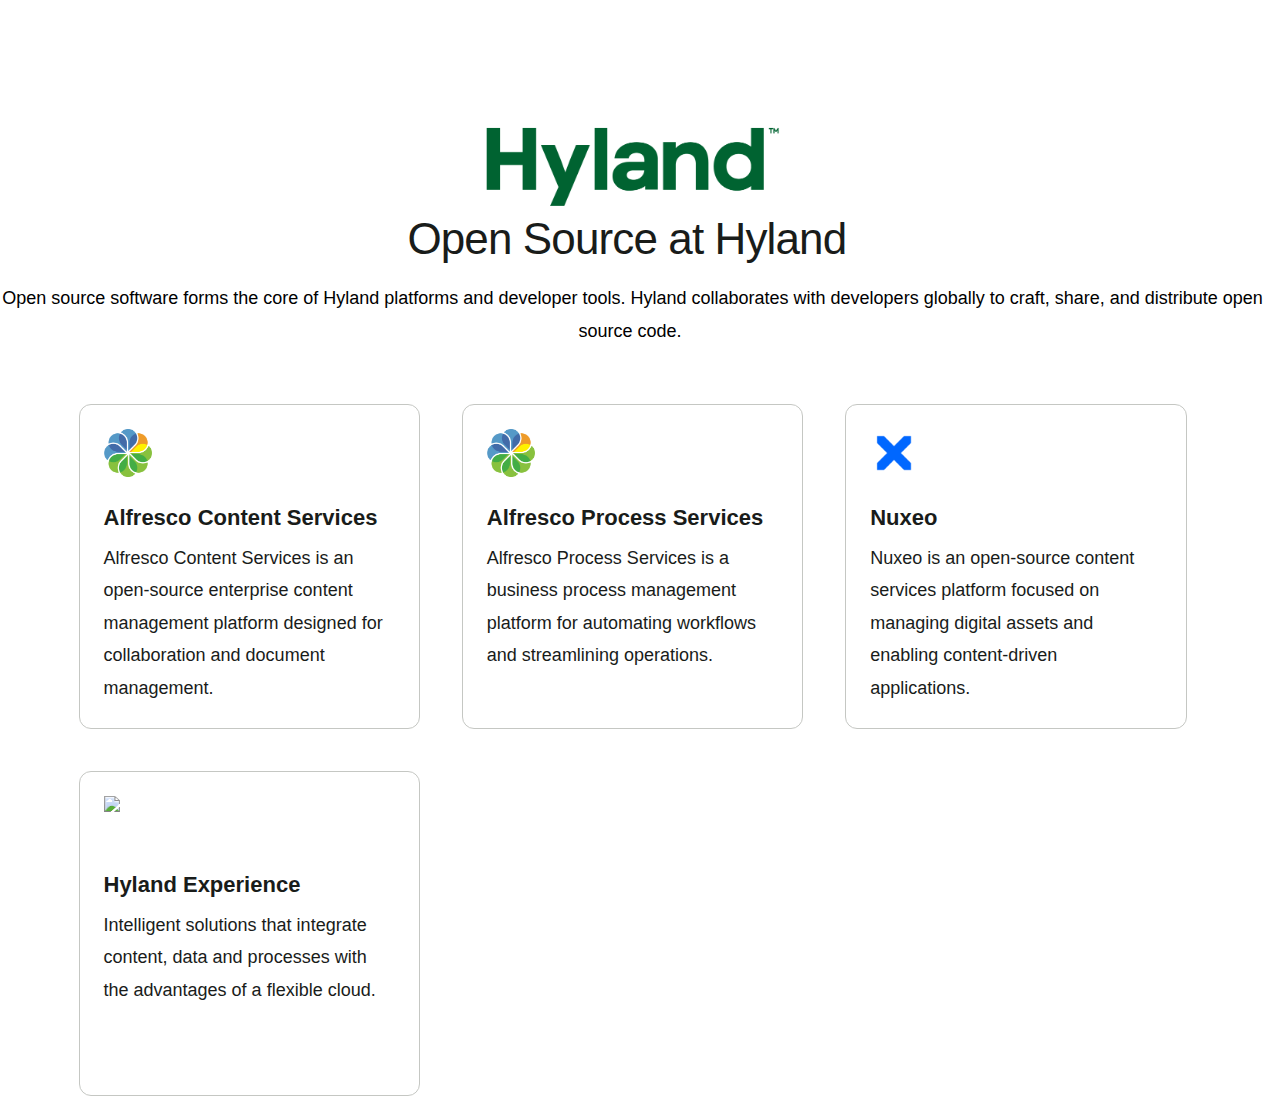
==== index.html @ d79bcd29 "initial commit" ====
<!DOCTYPE html>
<html lang="en">

<head>
  <meta charset="UTF-8" />
  <meta name="viewport" content="width=device-width, initial-scale=1.0" />
  <title>Hyland Open Source</title>
  <link rel="stylesheet" href="style.css">
</head>

<body>
  <div>
    <center>
    <img src="img/hyland-logo.png" width="300px" />
    <h3 class="MLC02-default-header__title">Open Source at Hyland&nbsp;</h3>
    <div class="ATM02-rich-text">
        <p>Open source software forms the core of Hyland platforms and developer tools. Hyland collaborates with developers globally to craft, share, and distribute open source code.&nbsp;</p>
    </div>
    </center>
  </div>
  <main role="main" id="mainContent">
  <div class="container B4-content-tiles__container">
  <div class="B4-content-tiles__tiles">
    <section class="module vanilla-module MLC05-content-tile-item p-0 class=" data-component="molecules/MLC05-content-tile-item">    
    <div class="MLC05-content-tile-item__wrapper">
        <div class="MLC05-content-tile-item__tile">            
              <a class="MLC05-content-tile-item__tile-link cta-tile" href="alfresco-content-services.html">
              <div class="MLC05-content-tile-item__icon-container">
                <img loading="lazy" src="img/alfresco-logo.png">
              </div>
              <div class="MLC05-content-tile-item__content">
               <div class="vanilla-module rich-text  ATM02-rich-text">
                  <h4>Alfresco Content Services</h4>
                  <p>Alfresco Content Services is an open-source enterprise content management platform designed for collaboration and document management.&nbsp;</p>
                 </div>
              </div>
            </a>
        </div>
    </div>
    </section>
    <section class="module vanilla-module MLC05-content-tile-item p-0 class=" data-component="molecules/MLC05-content-tile-item">    
    <div class="MLC05-content-tile-item__wrapper">
        <div class="MLC05-content-tile-item__tile">            
              <a class="MLC05-content-tile-item__tile-link cta-tile" href="alfresco-process-service.html">
              <div class="MLC05-content-tile-item__icon-container">
                <img loading="lazy" src="img/alfresco-logo.png">
              </div>
              <div class="MLC05-content-tile-item__content">
               <div class="vanilla-module rich-text  ATM02-rich-text">
                  <h4>Alfresco Process Services</h4>
                  <p>Alfresco Process Services is a business process management platform for automating workflows and streamlining operations.&nbsp;</p>
                 </div>
              </div>
            </a>
        </div>
    </div>
    </section>
    <section class="module vanilla-module MLC05-content-tile-item p-0 class=" data-component="molecules/MLC05-content-tile-item">    
    <div class="MLC05-content-tile-item__wrapper">
        <div class="MLC05-content-tile-item__tile">
              <a class="MLC05-content-tile-item__tile-link cta-tile" href="nuxeo.html">
              <div class="MLC05-content-tile-item__icon-container">
                <img loading="lazy" src="img/nuxeo-logo.png">
              </div>
              <div class="MLC05-content-tile-item__content">
               <div class="vanilla-module rich-text  ATM02-rich-text">
                  <h4>Nuxeo</h4>
                  <p>Nuxeo is an open-source content services platform focused on managing digital assets and enabling content-driven applications.&nbsp;</p>
                 </div>
              </div>
            </a>
        </div>
    </div>
    </section>
    <section class="module vanilla-module MLC05-content-tile-item p-0 class=" data-component="molecules/MLC05-content-tile-item">    
    <div class="MLC05-content-tile-item__wrapper">
        <div class="MLC05-content-tile-item__tile">
              <a class="MLC05-content-tile-item__tile-link cta-tile" href="hyland-experience.html">
              <div class="MLC05-content-tile-item__icon-container">
                <img loading="lazy" src="https://www.hyland.com/-/media/Project/Hyland/HylandV2DotCom/images/resources/heroicons/green/squares-2x2.svg">
              </div>
              <div class="MLC05-content-tile-item__content">
               <div class="vanilla-module rich-text  ATM02-rich-text">
                  <h4>Hyland Experience</h4>
                  <p>Intelligent solutions that integrate content, data and processes with the advantages of a flexible cloud.&nbsp;</p>
                 </div>
              </div>
            </a>
        </div>
    </div>
    </section>
    </div>
  </div>
</main>

</body>

</html>
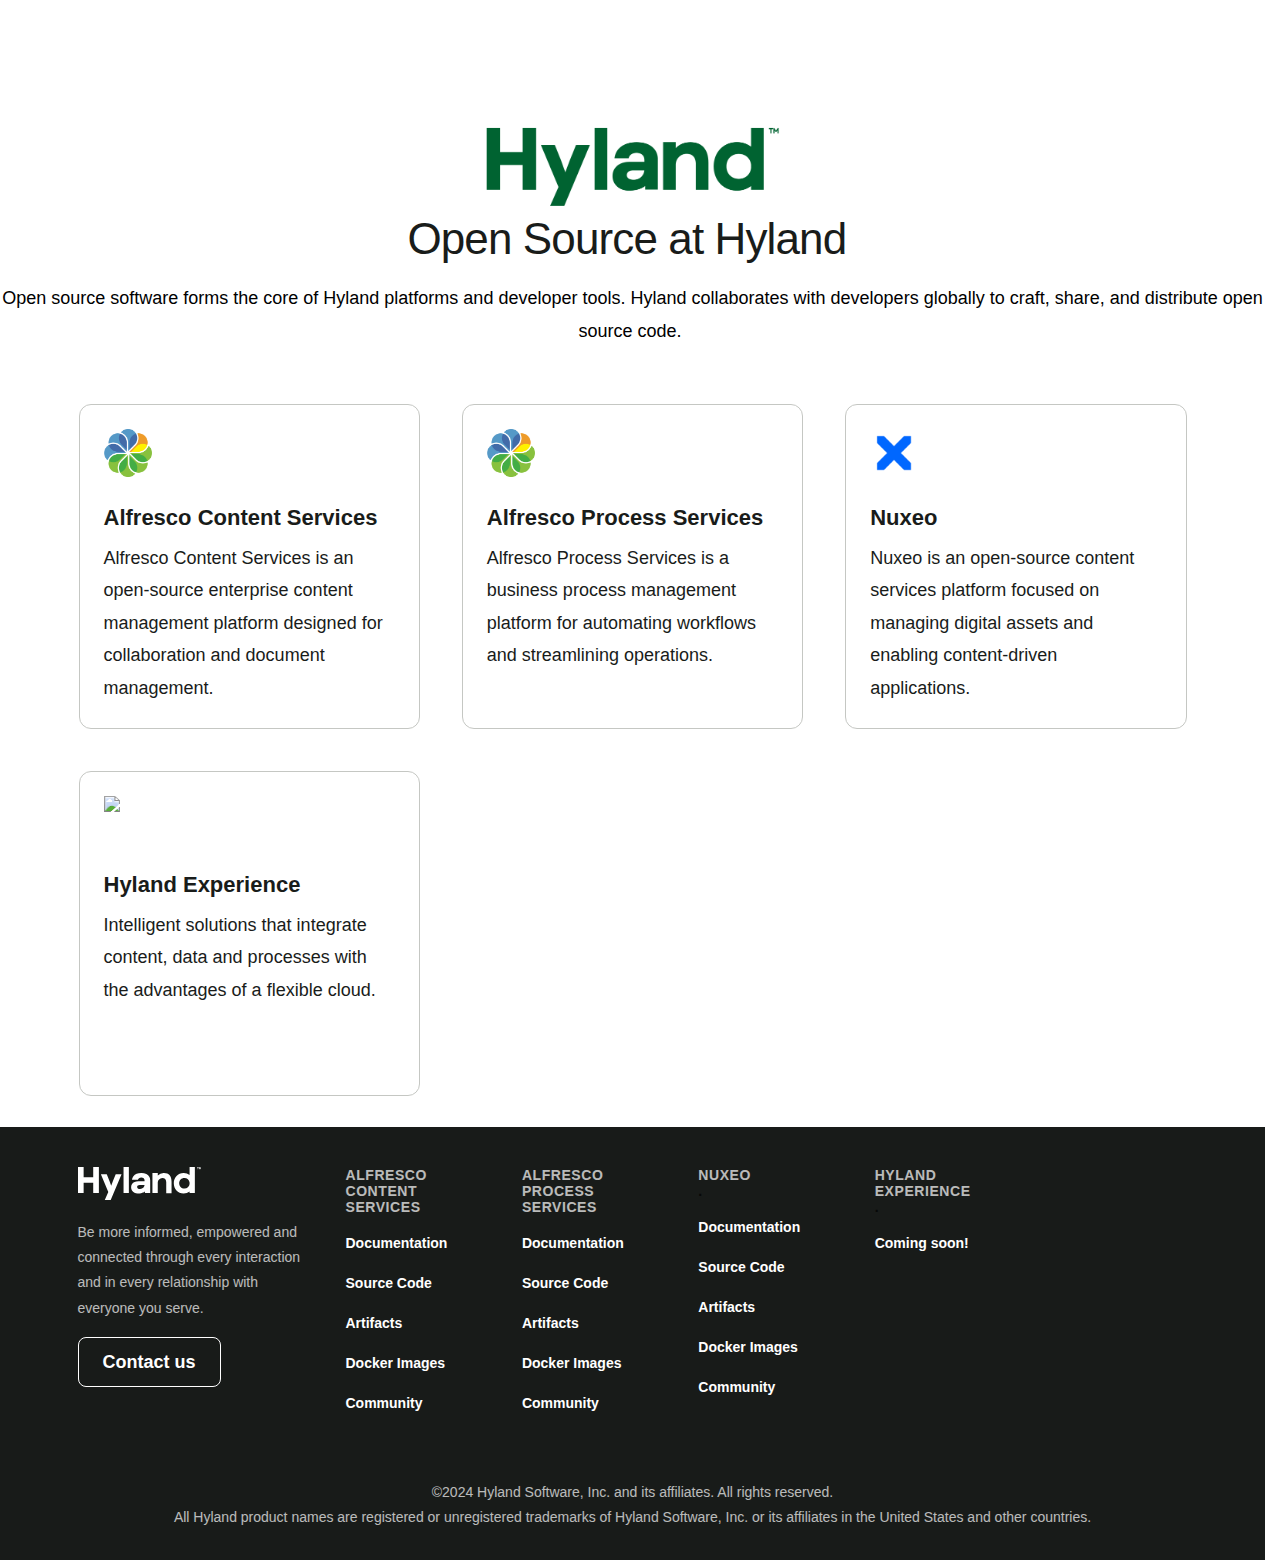
==== commit db8f380f: "Add footer" ====
--- a/index.html
+++ b/index.html
@@ -41,7 +41,7 @@
     <section class="module vanilla-module MLC05-content-tile-item p-0 class=" data-component="molecules/MLC05-content-tile-item">    
     <div class="MLC05-content-tile-item__wrapper">
         <div class="MLC05-content-tile-item__tile">            
-              <a class="MLC05-content-tile-item__tile-link cta-tile" href="alfresco-process-service.html">
+              <a class="MLC05-content-tile-item__tile-link cta-tile" href="alfresco-process-services.html">
               <div class="MLC05-content-tile-item__icon-container">
                 <img loading="lazy" src="img/alfresco-logo.png">
               </div>
@@ -93,6 +93,156 @@
   </div>
 </main>
 
+<br/><br/>
+
+<footer id="A2-Footer">
+<section id="section-top">
+  <div class="container">
+    <div class="row">
+      <div class="col-sm-12 col-md-9 col-lg-2">
+        <div class="a2-footer__logo">
+        <svg><use xlink:href="#hyland_logo">
+          <svg aria-label="hyland" id="hyland_logo" xmlns="http://www.w3.org/2000/svg" fill="currentColor" viewBox="0 0 280.2 74.8"><path d="m85.8 16.2-6.1 15.1-4.2 11.3-4.1-11.4-6-15H52l.5 1.2 16.4 39.3-7.5 17-.5 1.1h13.5l24.2-57.4.5-1.2H85.8Zm-51.2 6.9H12.8V0H0v59.2h12.8V35.5h21.8v23.7h12.9V0H34.6v23.1Zm69-23.1h12.1v59.2h-12.1V0Zm58.9 22.6c-1.6-2.9-4-5.1-7-6.7a26 26 0 0 0-11.7-2.4c-4 0-7.4.7-10.5 2-3 1.2-5.5 3-7.3 5.3-1.9 2.3-3 5-3.3 8.2h13.5c.4-1.6 1.3-3 2.6-3.8 1.3-.9 3-1.3 5-1.3 2-.1 4 .5 5.6 1.8a7 7 0 0 1 2 5.3v1.5h-13.9c-3.4 0-6.3.5-8.8 1.6-4.9 2-8 6.8-7.9 12 0 2.7.7 5 2 7.2a13 13 0 0 0 5.6 5 17 17 0 0 0 7 1.8h1c11 0 15.8-4.5 15.8-4.5v3.5h12V29.8c0-2.5-.5-5-1.7-7.2ZM150 44.8c-.8 1.5-2 2.8-3.6 3.6-1.6.8-3.3 1.3-5.4 1.3-2 0-3.7-.4-4.8-1.2-1.1-.7-1.7-2-1.7-3.3a4 4 0 0 1 1.6-3.3 8 8 0 0 1 4.7-1.2h10.5c0 1.4-.5 2.8-1.3 4v.1ZM279.4 0l-1.7 2.5L276 0h-.8v5.1h1.1v-3l1.1 1.6h.6l1.1-1.6v3h1.1V0h-.8ZM271 1.1h1.3v4h1.1v-4h1.3V0H271v1.1Zm-75.5 12.5a18 18 0 0 0-14 5.8v-5.8h-12.2v45.6h12.1v-24c0-5.7 4.6-10.4 10.3-10.5 5.8 0 9 3.4 9 10v24.6h12.1v-26c0-12.1-5.6-19.7-17.3-19.7Zm58.3 4.4c-3.9-3-8.7-4.6-13.6-4.5-13 0-22.3 9.8-22.3 23.3 0 13 9 23.4 22.3 23.4 5.2 0 9.9-1.7 13.6-4.5v3.5h12V0h-12v18Zm0 20.3a11.4 11.4 0 0 1-11.9 10.5c-6.8 0-11.8-5-11.8-12s5-12 11.8-12c6.5 0 11.2 4.3 11.9 10.5v3Z"></path></svg>
+        </use></svg>
+        </div>
+        <p>
+          Be more informed, empowered and connected through every interaction
+          and in every relationship with everyone you serve.
+        </p>
+        <div class="contact-button">
+          <a href="https://www.hyland.com/en/contact-us" class="ATM01-button ATM01-button--inverse ATM01-button-- ATM01-button--secondary ATM01-button--large btn-block">
+            <span class="ATM01-button__label">Contact us</span>
+          </a>
+        </div>
+      </div>      
+      <div class="col-sm-12 col-md-9 col-lg-2">
+        <p class="section-title">Alfresco Content Services</p>
+        <ul>
+          <li>
+            <a href="https://docs.alfresco.com/content-services/latest/" class="ATM01-button ATM01-button--inverse ATM01-button-- ATM01-button--text-link ATM01-button--small">
+              <span class="ATM01-button__label">Documentation</span>
+            </a>
+          </li>
+          <li>
+            <a href="https://github.com/Alfresco" class="ATM01-button ATM01-button--inverse ATM01-button-- ATM01-button--text-link ATM01-button--small">
+              <span class="ATM01-button__label">Source Code</span>
+            </a>
+          </li>
+          <li>
+            <a href="https://nexus.alfresco.com" class="ATM01-button ATM01-button--inverse ATM01-button-- ATM01-button--text-link ATM01-button--small">
+              <span class="ATM01-button__label">Artifacts</span>
+            </a>
+          </li>
+          <li>
+            <a href="https://hub.docker.com/u/alfresco" class="ATM01-button ATM01-button--inverse ATM01-button-- ATM01-button--text-link ATM01-button--small">
+              <span class="ATM01-button__label">Docker Images</span>
+            </a>
+          </li>
+          <li>
+            <a href="https://hub.alfresco.com" class="ATM01-button ATM01-button--inverse ATM01-button-- ATM01-button--text-link ATM01-button--small">
+              <span class="ATM01-button__label">Community</span>
+            </a>
+          </li>          
+        </ul>
+      </div>
+      <div class="col-sm-12 col-md-9 col-lg-2">
+        <p class="section-title">Alfresco Process Services</p>
+        <ul>
+          <li>
+            <a href="https://docs.alfresco.com/process-services/latest/" class="ATM01-button ATM01-button--inverse ATM01-button-- ATM01-button--text-link ATM01-button--small">
+              <span class="ATM01-button__label">Documentation</span>
+            </a>
+          </li>
+          <li>
+            <a href="https://github.com/Alfresco" class="ATM01-button ATM01-button--inverse ATM01-button-- ATM01-button--text-link ATM01-button--small">
+              <span class="ATM01-button__label">Source Code</span>
+            </a>
+          </li>
+          <li>
+            <a href="https://nexus.alfresco.com" class="ATM01-button ATM01-button--inverse ATM01-button-- ATM01-button--text-link ATM01-button--small">
+              <span class="ATM01-button__label">Artifacts</span>
+            </a>
+          </li>
+          <li>
+            <a href="https://hub.docker.com/u/alfresco" class="ATM01-button ATM01-button--inverse ATM01-button-- ATM01-button--text-link ATM01-button--small">
+              <span class="ATM01-button__label">Docker Images</span>
+            </a>
+          </li>
+          <li>
+            <a href="https://hub.alfresco.com" class="ATM01-button ATM01-button--inverse ATM01-button-- ATM01-button--text-link ATM01-button--small">
+              <span class="ATM01-button__label">Community</span>
+            </a>
+          </li>
+        </ul>
+      </div>
+      <div class="col-sm-12 col-md-9 col-lg-2">
+        <p class="section-title">Nuxeo<br/><font color="black">.</font></p>
+        <ul>
+          <li>
+            <a href="https://doc.nuxeo.com" class="ATM01-button ATM01-button--inverse ATM01-button-- ATM01-button--text-link ATM01-button--small">
+              <span class="ATM01-button__label">Documentation</span>
+            </a>
+          </li>
+          <li>
+            <a href="https://github.com/nuxeo" class="ATM01-button ATM01-button--inverse ATM01-button-- ATM01-button--text-link ATM01-button--small">
+              <span class="ATM01-button__label">Source Code</span>
+            </a>
+          </li>
+          <li>
+            <a href="https://maven.nuxeo.org" class="ATM01-button ATM01-button--inverse ATM01-button-- ATM01-button--text-link ATM01-button--small">
+              <span class="ATM01-button__label">Artifacts</span>
+            </a>
+          </li>
+          <li>
+            <a href="https://hub.docker.com/_/nuxeo" class="ATM01-button ATM01-button--inverse ATM01-button-- ATM01-button--text-link ATM01-button--small">
+              <span class="ATM01-button__label">Docker Images</span>
+            </a>
+          </li>
+          <li>
+            <a href="https://answers.nuxeo.com/general" class="ATM01-button ATM01-button--inverse ATM01-button-- ATM01-button--text-link ATM01-button--small">
+              <span class="ATM01-button__label">Community</span>
+            </a>
+          </li>
+        </ul>
+      </div>
+      <div class="col-sm-12 col-md-9 col-lg-2">
+        <p class="section-title">Hyland Experience<br/><font color="black">.</font></p>
+        <ul>
+          <li>
+            <a href="" class="ATM01-button ATM01-button--inverse ATM01-button-- ATM01-button--text-link ATM01-button--small">
+              <span class="ATM01-button__label">Coming soon!</span>
+            </a>
+          </li>
+        </ul>
+      </div>
+        </section>
+      </div>
+    </div>
+  </div>
+</section>
+<div class="spacer">&nbsp;</div>
+<section id="section-bottom">
+  <div class="container">
+    <div class="row justify-content-lg-center">
+      <div class="col-12">
+        <p>
+          ©2024 Hyland Software, Inc. and its affiliates. All rights
+          reserved.
+        </p>
+        <p class="d-none d-lg-block">
+          All Hyland product names are registered or unregistered trademarks of
+          Hyland Software, Inc. or its affiliates in the United States and other
+          countries.
+        </p>
+      </div>
+    </div>
+  </div>
+</section>
+
+<br/><br/>
+
+</footer>
+
 </body>
 
 </html>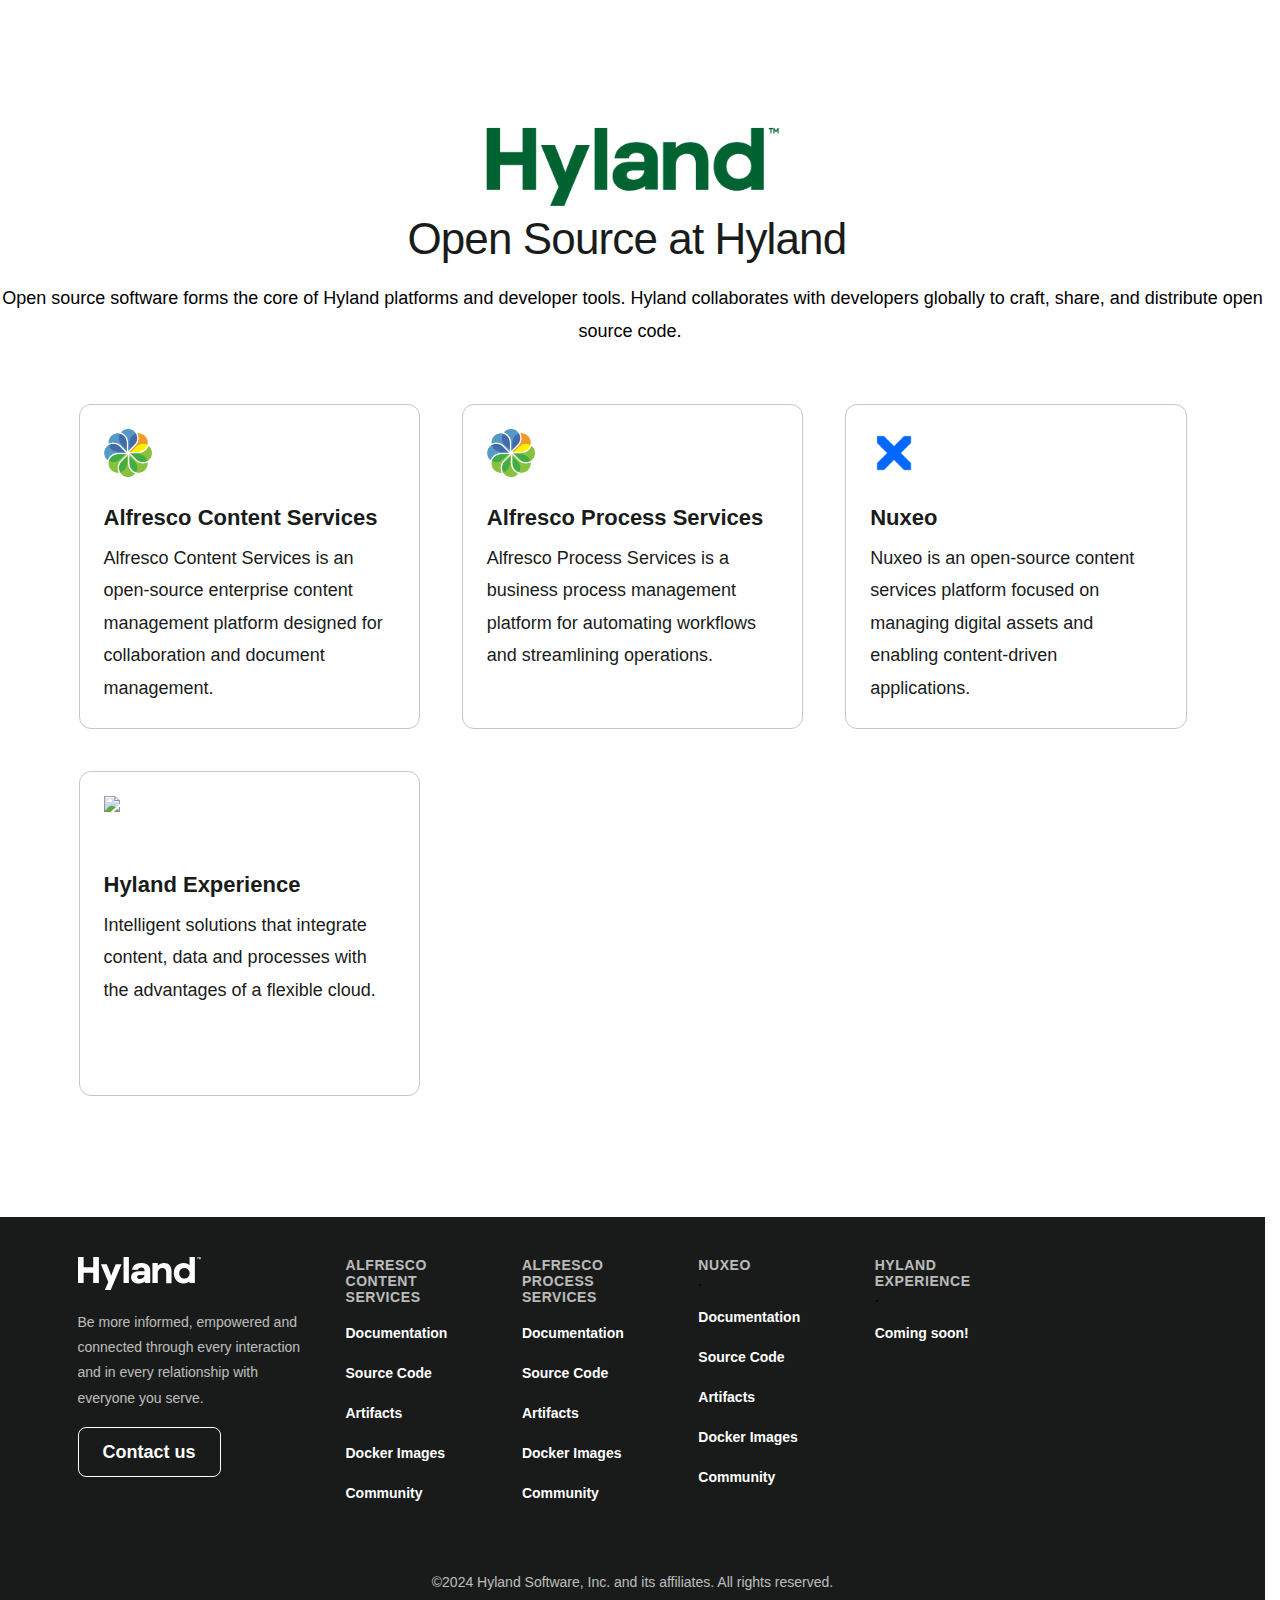
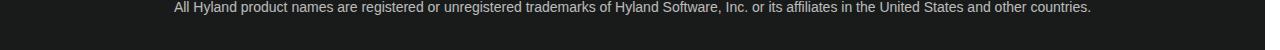
==== commit afbd7266: "Process Services detail" ====
--- a/index.html
+++ b/index.html
@@ -93,7 +93,7 @@
   </div>
 </main>
 
-<br/><br/>
+<br/><br/><br/><br/><br/><br/><br/><br/>
 
 <footer id="A2-Footer">
 <section id="section-top">
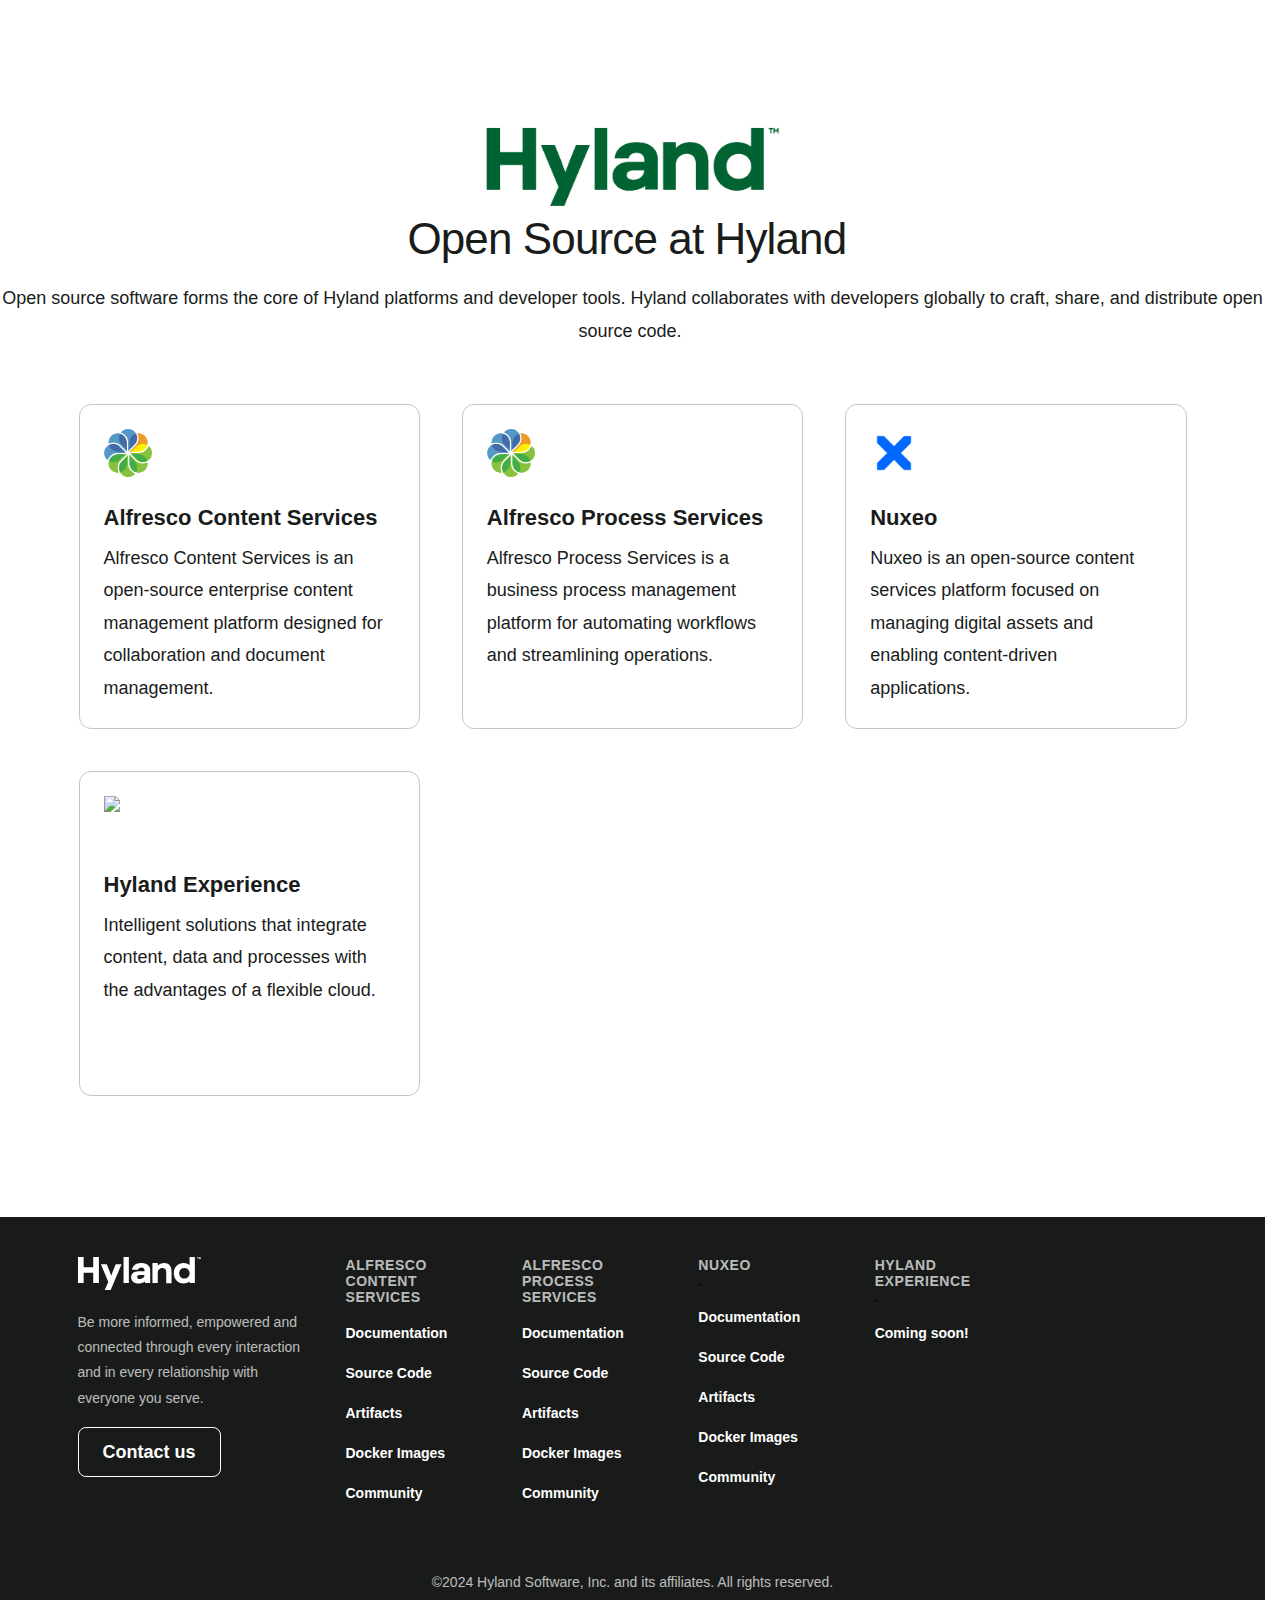
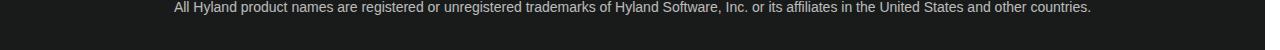
==== commit 224d9692: "Header" ====
--- a/index.html
+++ b/index.html
@@ -10,13 +10,15 @@
 
 <body>
   <div>
-    <center>
-    <img src="img/hyland-logo.png" width="300px" />
-    <h3 class="MLC02-default-header__title">Open Source at Hyland&nbsp;</h3>
-    <div class="ATM02-rich-text">
-        <p>Open source software forms the core of Hyland platforms and developer tools. Hyland collaborates with developers globally to craft, share, and distribute open source code.&nbsp;</p>
-    </div>
-    </center>
+    <a href="/">
+      <center>
+      <img src="img/hyland-logo.png" width="300px" />
+      <h3 class="MLC02-default-header__title">Open Source at Hyland&nbsp;</h3>
+      <div class="ATM02-rich-text">
+          <p>Open source software forms the core of Hyland platforms and developer tools. Hyland collaborates with developers globally to craft, share, and distribute open source code.&nbsp;</p>
+      </div>
+      </center>
+    </a>
   </div>
   <main role="main" id="mainContent">
   <div class="container B4-content-tiles__container">
